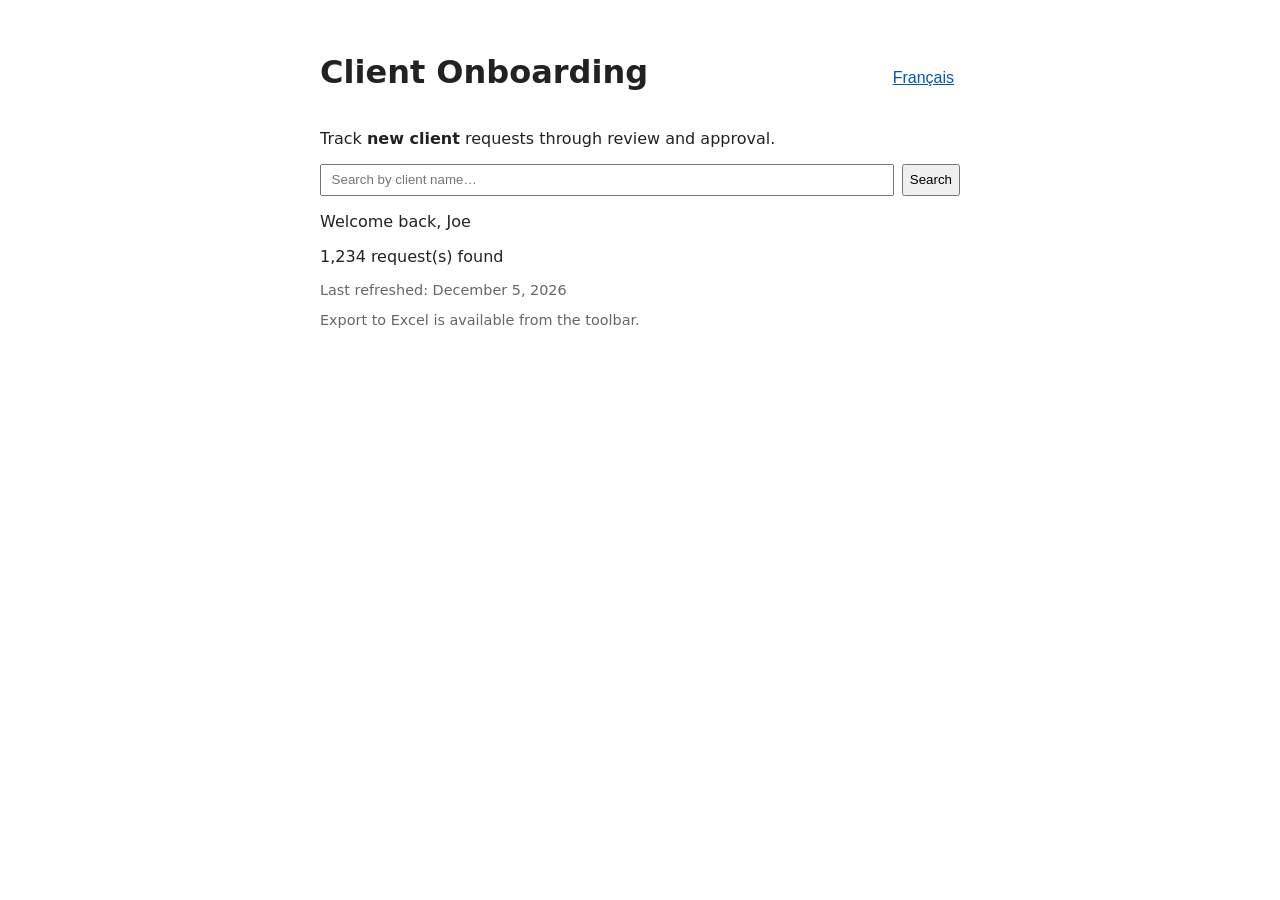
==== bilingual/demo.html @ d57d3c19 "bilingual: keyed-dictionary EN/FR i18n system with demo page Single strings file holds both language" ====
<!DOCTYPE html>
<html lang="en">
<head>
<meta charset="utf-8">
<meta name="viewport" content="width=device-width, initial-scale=1">
<!-- The inline English below is authored fallback: the page reads fine
     in source and degrades to EN if scripts fail. apply() overwrites it. -->
<title data-i18n="app.title">Client Onboarding</title>
<style>
  body { font-family: "Segoe UI", system-ui, sans-serif; margin: 2rem auto; max-width: 40rem; color: #222; }
  header { display: flex; justify-content: space-between; align-items: baseline; }
  #langToggle { background: none; border: none; color: #0057b8; cursor: pointer; font-size: 1rem; text-decoration: underline; }
  .search { display: flex; gap: .5rem; margin: 1rem 0; }
  .search input { flex: 1; padding: .4rem .6rem; }
  .muted { color: #666; font-size: .9rem; }
</style>
</head>
<body>

<header>
  <h1 data-i18n="app.title">Client Onboarding</h1>
  <!-- Canadian convention: the toggle names the OTHER language.
       The dictionary handles that naturally — no special casing. -->
  <button id="langToggle" data-i18n="ui.langToggle" lang="fr">Français</button>
</header>

<p data-i18n-html="app.intro">Track <strong>new client</strong> requests through review and approval.</p>

<div class="search">
  <input type="search"
         data-i18n-attr="placeholder:search.placeholder;title:search.tooltip"
         placeholder="Search by client name…">
  <button data-i18n="search.button">Search</button>
</div>

<!-- Everything below is script-rendered via I18N.t() -->
<p id="greeting"></p>
<p id="count"></p>
<p id="updated" class="muted"></p>
<p id="exportHint" class="muted"></p>

<script src="i18n.js"></script>
<script src="strings.js"></script>
<script>
(function () {
  'use strict';

  function locale() {
    return I18N.getLang() === 'fr' ? 'fr-CA' : 'en-CA';
  }

  function render() {
    // The toggle is labelled in the language it switches TO — keep its
    // lang attribute pointing there so screen readers pronounce it right.
    document.getElementById('langToggle')
      .setAttribute('lang', I18N.getLang() === 'en' ? 'fr' : 'en');
    document.getElementById('greeting').textContent =
      I18N.t('results.greeting', { name: 'Joe' });
    document.getElementById('count').textContent =
      I18N.t('results.count', { count: (1234).toLocaleString(locale()) });
    document.getElementById('updated').textContent =
      I18N.t('results.updated', {
        date: new Intl.DateTimeFormat(locale(), { dateStyle: 'long' }).format(new Date())
      });
    // Untranslated key: falls back to English, gets logged for report().
    document.getElementById('exportHint').textContent =
      I18N.t('results.exportHint');
  }

  document.getElementById('langToggle').addEventListener('click', function () {
    I18N.setLang(I18N.getLang() === 'en' ? 'fr' : 'en');
  });

  I18N.apply();
  render();
  I18N.onChange(render);
  I18N.report(); // console: keys still waiting on French
})();
</script>
</body>
</html>
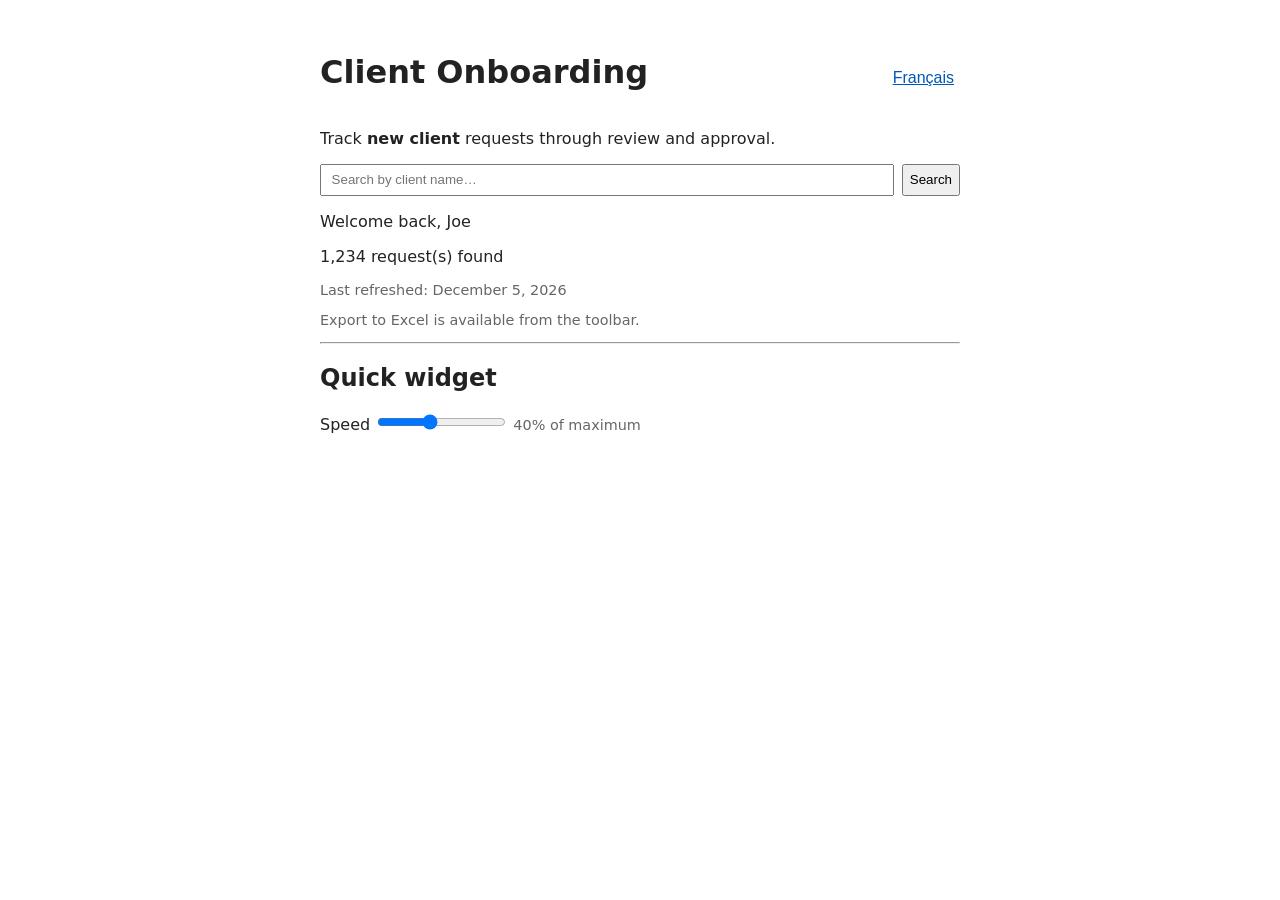
==== commit 49d47f0a: "bilingual: quick tier — inline data-fr, gettext keys, t(en, fr) pairs For small one-off widgets: dat" ====
--- a/bilingual/demo.html
+++ b/bilingual/demo.html
@@ -39,11 +39,25 @@
 <p id="updated" class="muted"></p>
 <p id="exportHint" class="muted"></p>
 
+<hr>
+
+<!-- QUICK TIER: a throwaway widget — no dictionary keys, both languages
+     inline in this file. data-fr rides beside the authored English. -->
+<h2 data-i18n>Quick widget</h2>
+<label for="speed" data-fr="Vitesse">Speed</label>
+<input id="speed" type="range" min="0" max="100" value="40"
+       data-fr-title="Glisser pour régler" title="Drag to adjust">
+<span id="speedVal" class="muted"></span>
+
 <script src="i18n.js"></script>
 <script src="strings.js"></script>
 <script>
 (function () {
   'use strict';
+
+  // Quick-tier heading: valueless data-i18n means the English text is the
+  // key, and a flat entry supplies the French. Two lines total.
+  I18N.addMessages({ 'Quick widget': 'Petit widget' });
 
   function locale() {
     return I18N.getLang() === 'fr' ? 'fr-CA' : 'en-CA';
@@ -65,7 +79,16 @@
     // Untranslated key: falls back to English, gets logged for report().
     document.getElementById('exportHint').textContent =
       I18N.t('results.exportHint');
+    renderSpeed();
   }
+
+  // Quick-tier script string: inline EN/FR pair, no dictionary.
+  function renderSpeed() {
+    document.getElementById('speedVal').textContent =
+      I18N.t('{n}% of maximum', '{n} % du maximum',
+             { n: document.getElementById('speed').value });
+  }
+  document.getElementById('speed').addEventListener('input', renderSpeed);
 
   document.getElementById('langToggle').addEventListener('click', function () {
     I18N.setLang(I18N.getLang() === 'en' ? 'fr' : 'en');
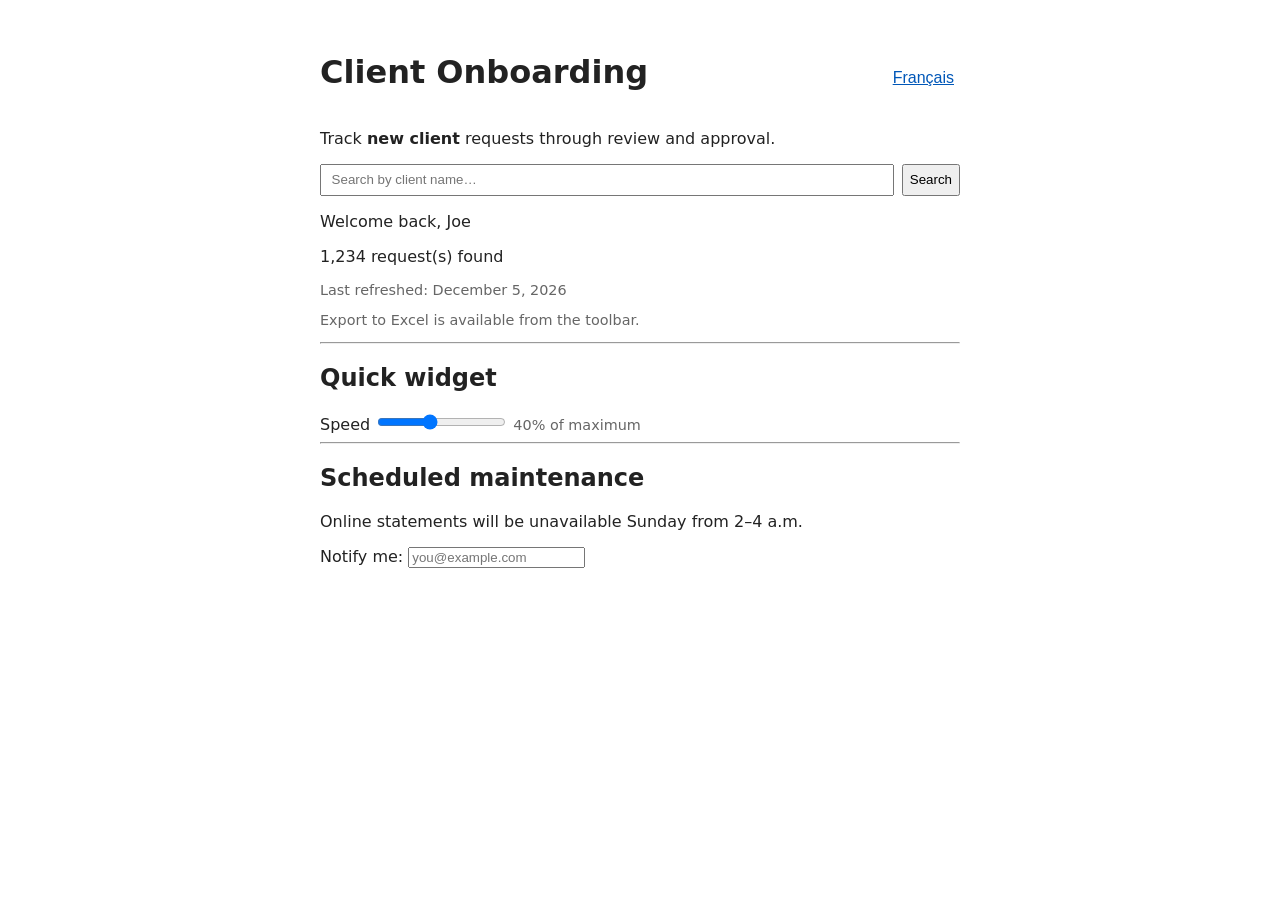
==== commit 3476c5c5: "bilingual: dual-DOM tier (lang-blocks.css) and Alpine.js bridge Whole-block EN/FR sections carry rea" ====
--- a/bilingual/demo.html
+++ b/bilingual/demo.html
@@ -6,6 +6,14 @@
 <!-- The inline English below is authored fallback: the page reads fine
      in source and degrades to EN if scripts fail. apply() overwrites it. -->
 <title data-i18n="app.title">Client Onboarding</title>
+<script>
+  // Dual-DOM tier: set the language before first paint so lang-blocks.css
+  // hides the right blocks with no flash of the wrong language.
+  // Placeholder detection — keep in lockstep with detectLang() in i18n.js.
+  document.documentElement.lang =
+    /[?&]lang=fr/.test(location.search) ? 'fr' : 'en';
+</script>
+<link rel="stylesheet" href="lang-blocks.css">
 <style>
   body { font-family: "Segoe UI", system-ui, sans-serif; margin: 2rem auto; max-width: 40rem; color: #222; }
   header { display: flex; justify-content: space-between; align-items: baseline; }
@@ -21,7 +29,9 @@
   <h1 data-i18n="app.title">Client Onboarding</h1>
   <!-- Canadian convention: the toggle names the OTHER language.
        The dictionary handles that naturally — no special casing. -->
-  <button id="langToggle" data-i18n="ui.langToggle" lang="fr">Français</button>
+  <!-- lang-keep: labelled in the OTHER language on purpose; without it
+       lang-blocks.css would hide the toggle itself. -->
+  <button id="langToggle" class="lang-keep" data-i18n="ui.langToggle" lang="fr">Français</button>
 </header>
 
 <p data-i18n-html="app.intro">Track <strong>new client</strong> requests through review and approval.</p>
@@ -48,6 +58,27 @@
 <input id="speed" type="range" min="0" max="100" value="40"
        data-fr-title="Glisser pour régler" title="Drag to adjust">
 <span id="speedVal" class="muted"></span>
+
+<hr>
+
+<!-- DUAL-DOM TIER: whole blocks per language, real lang attributes,
+     hidden/shown purely by lang-blocks.css matching <html lang>.
+     Same-named input in both blocks: apply() disables the hidden copy
+     so only the visible one submits. Never duplicate ids across blocks. -->
+<section lang="en">
+  <h2>Scheduled maintenance</h2>
+  <p>Online statements will be unavailable Sunday from 2–4 a.m.</p>
+  <label>Notify me:
+    <input type="email" name="notifyEmail" placeholder="you@example.com">
+  </label>
+</section>
+<section lang="fr">
+  <h2>Entretien planifié</h2>
+  <p>Les relevés en ligne seront indisponibles dimanche, de 2 h à 4 h.</p>
+  <label>M’aviser :
+    <input type="email" name="notifyEmail" placeholder="vous@exemple.com">
+  </label>
+</section>
 
 <script src="i18n.js"></script>
 <script src="strings.js"></script>
--- a/bilingual/lang-blocks.css
+++ b/bilingual/lang-blocks.css
@@ -0,0 +1,22 @@
+/*
+ * Dual-DOM language blocks — the "if you MUST" tier.
+ *
+ * Author both languages as sibling elements carrying real lang
+ * attributes; whichever doesn't match <html lang> is hidden. No classes,
+ * no JS beyond I18N keeping <html lang> truthful (or the inline head
+ * snippet doing it before first paint — see README).
+ *
+ *   <section lang="en"> ...english block... </section>
+ *   <section lang="fr"> ...bloc français... </section>
+ *
+ * .lang-keep opts an element out of hiding — required on anything
+ * legitimately in the other language, like the language toggle or a
+ * quoted French phrase inside English copy.
+ *
+ * display:none specifically: screen readers and find-in-page skip the
+ * hidden copy. Never swap to visibility/off-screen tricks here.
+ */
+html[lang="en"] [lang="fr"]:not(.lang-keep),
+html[lang="fr"] [lang="en"]:not(.lang-keep) {
+  display: none !important;
+}
